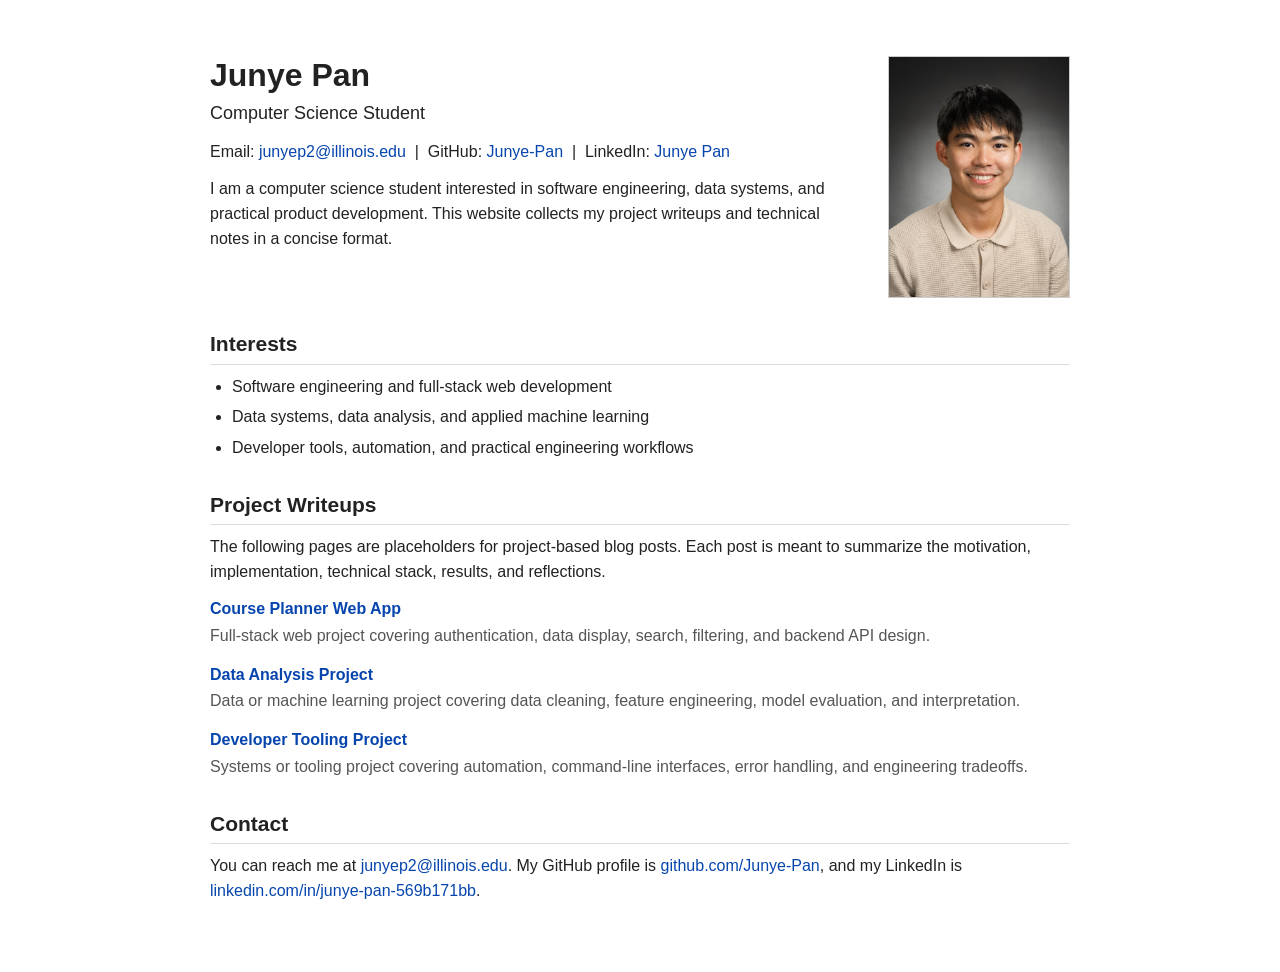
==== index.html @ bd845a2b "Remove homepage top navigation" ====
<!DOCTYPE html>
<html lang="en">
<head>
  <meta charset="UTF-8">
  <meta name="viewport" content="width=device-width, initial-scale=1.0">
  <meta name="description" content="Junye Pan's personal website with project writeups, technical notes, and contact information.">
  <title>Junye Pan</title>
  <link rel="stylesheet" href="assets/site.css">
</head>
<body>
  <div class="page">
    <main>
      <section class="profile" id="about">
        <div class="profile-text">
          <h1>Junye Pan</h1>
          <p class="role">Computer Science Student</p>
          <p>
            Email:
            <a href="mailto:junyep2@illinois.edu">junyep2@illinois.edu</a>
            &nbsp;|&nbsp;
            GitHub:
            <a href="https://github.com/Junye-Pan" target="_blank" rel="noreferrer">Junye-Pan</a>
            &nbsp;|&nbsp;
            LinkedIn:
            <a href="https://www.linkedin.com/in/junye-pan-569b171bb" target="_blank" rel="noreferrer">Junye Pan</a>
          </p>
          <p>
            I am a computer science student interested in software engineering, data systems,
            and practical product development. This website collects my project writeups and
            technical notes in a concise format.
          </p>
        </div>

        <img class="portrait" src="assets/profile.jpg" alt="Portrait of Junye Pan">
      </section>

      <section>
        <h2>Interests</h2>
        <ul>
          <li>Software engineering and full-stack web development</li>
          <li>Data systems, data analysis, and applied machine learning</li>
          <li>Developer tools, automation, and practical engineering workflows</li>
        </ul>
      </section>

      <section id="posts">
        <h2>Project Writeups</h2>
        <p>
          The following pages are placeholders for project-based blog posts. Each post is meant
          to summarize the motivation, implementation, technical stack, results, and reflections.
        </p>

        <ul class="post-list">
          <li>
            <a href="posts/project-01.html">Course Planner Web App</a>
            <span>Full-stack web project covering authentication, data display, search, filtering, and backend API design.</span>
          </li>
          <li>
            <a href="posts/project-02.html">Data Analysis Project</a>
            <span>Data or machine learning project covering data cleaning, feature engineering, model evaluation, and interpretation.</span>
          </li>
          <li>
            <a href="posts/project-03.html">Developer Tooling Project</a>
            <span>Systems or tooling project covering automation, command-line interfaces, error handling, and engineering tradeoffs.</span>
          </li>
        </ul>
      </section>

      <section id="contact">
        <h2>Contact</h2>
        <p>
          You can reach me at
          <a href="mailto:junyep2@illinois.edu">junyep2@illinois.edu</a>.
          My GitHub profile is
          <a href="https://github.com/Junye-Pan" target="_blank" rel="noreferrer">github.com/Junye-Pan</a>,
          and my LinkedIn is
          <a href="https://www.linkedin.com/in/junye-pan-569b171bb" target="_blank" rel="noreferrer">linkedin.com/in/junye-pan-569b171bb</a>.
        </p>
      </section>
    </main>
  </div>
</body>
</html>
---- assets/site.css ----
body {
  margin: 0;
  color: #222;
  background: #fff;
  font-family: Arial, Helvetica, sans-serif;
  font-size: 16px;
  line-height: 1.55;
}

.page {
  max-width: 860px;
  margin: 0 auto;
  padding: 28px 24px 56px;
}

a {
  color: #0645ad;
  text-decoration: none;
}

a:hover {
  text-decoration: underline;
}

a:focus {
  outline: 2px solid #0645ad;
  outline-offset: 2px;
}

.site-header {
  margin-bottom: 36px;
  padding-bottom: 10px;
  border-bottom: 1px solid #ddd;
  font-size: 15px;
}

.site-header a {
  margin-right: 18px;
}

.profile {
  display: flex;
  align-items: flex-start;
  justify-content: space-between;
  gap: 36px;
  margin-bottom: 30px;
}

.profile-text {
  flex: 1;
  min-width: 0;
}

h1 {
  margin: 0 0 6px;
  font-size: 32px;
  font-weight: 600;
  line-height: 1.2;
}

.role {
  margin: 0 0 12px;
  font-size: 18px;
}

.portrait {
  width: 180px;
  height: 240px;
  object-fit: cover;
  object-position: center top;
  border: 1px solid #ccc;
}

section {
  margin-top: 28px;
}

h2 {
  margin: 0 0 10px;
  padding-bottom: 3px;
  border-bottom: 1px solid #ddd;
  font-size: 21px;
  font-weight: 600;
}

p {
  margin: 0 0 12px;
}

ul {
  margin: 0 0 12px 22px;
  padding: 0;
}

li {
  margin: 6px 0;
}

.post-list {
  margin-left: 0;
  list-style: none;
}

.post-list li {
  margin: 0 0 14px;
}

.post-list a {
  font-weight: 600;
}

.post-list span {
  display: block;
  margin-top: 2px;
  color: #555;
}

.post {
  max-width: 800px;
}

.post h1 {
  margin-top: 22px;
}

.post-meta {
  margin-bottom: 18px;
  color: #555;
}

@media (max-width: 640px) {
  .page {
    padding: 20px 18px 44px;
  }

  .site-header {
    margin-bottom: 24px;
  }

  .profile {
    display: block;
  }

  .portrait {
    width: 150px;
    height: 200px;
    margin-top: 10px;
  }

  h1 {
    font-size: 28px;
  }
}
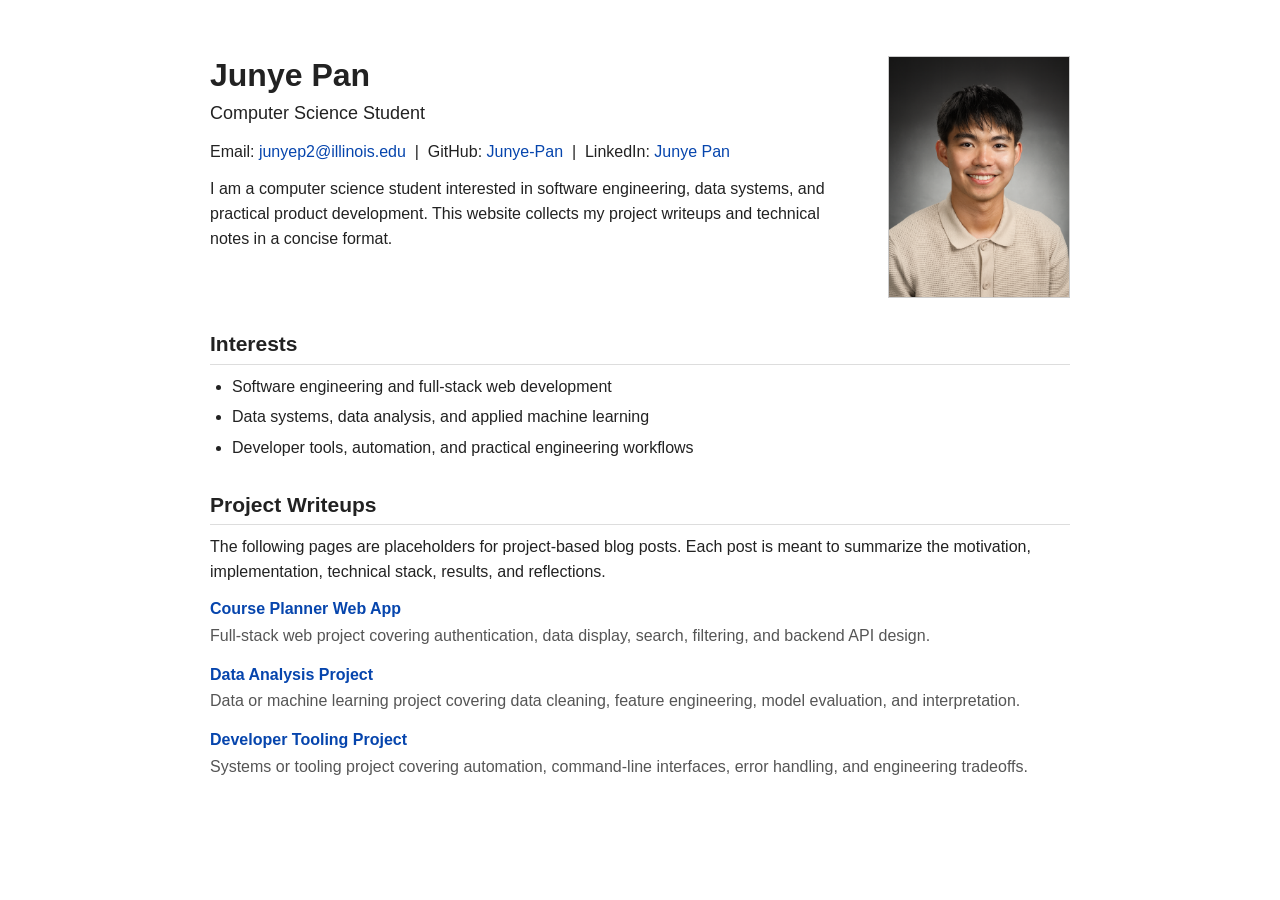
==== commit d7b95c20: "Remove redundant contact section" ====
--- a/index.html
+++ b/index.html
@@ -65,18 +65,6 @@
           </li>
         </ul>
       </section>
-
-      <section id="contact">
-        <h2>Contact</h2>
-        <p>
-          You can reach me at
-          <a href="mailto:junyep2@illinois.edu">junyep2@illinois.edu</a>.
-          My GitHub profile is
-          <a href="https://github.com/Junye-Pan" target="_blank" rel="noreferrer">github.com/Junye-Pan</a>,
-          and my LinkedIn is
-          <a href="https://www.linkedin.com/in/junye-pan-569b171bb" target="_blank" rel="noreferrer">linkedin.com/in/junye-pan-569b171bb</a>.
-        </p>
-      </section>
     </main>
   </div>
 </body>
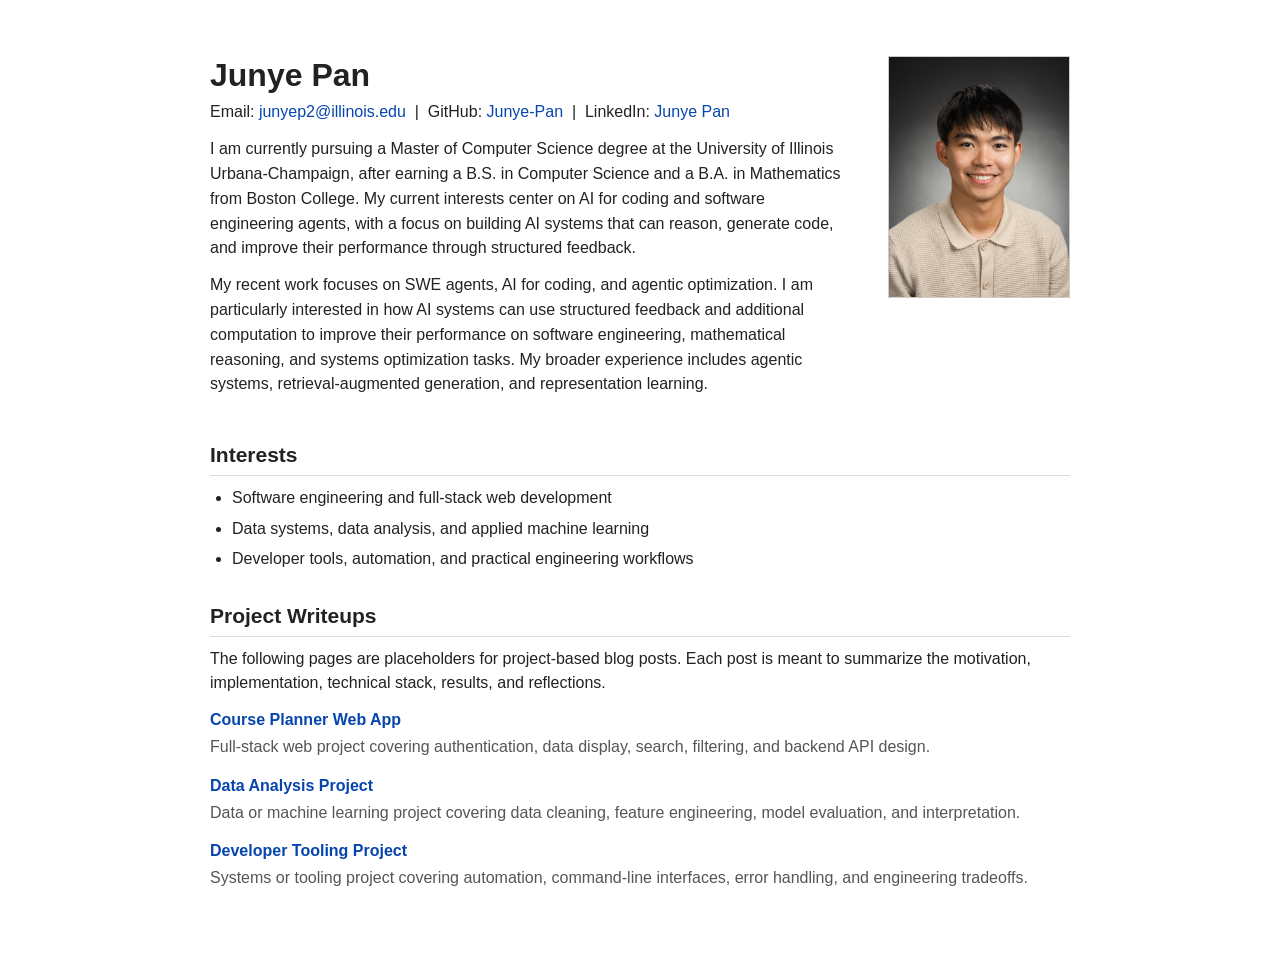
==== commit f6939962: "Update homepage bio" ====
--- a/index.html
+++ b/index.html
@@ -13,7 +13,6 @@
       <section class="profile" id="about">
         <div class="profile-text">
           <h1>Junye Pan</h1>
-          <p class="role">Computer Science Student</p>
           <p>
             Email:
             <a href="mailto:junyep2@illinois.edu">junyep2@illinois.edu</a>
@@ -25,9 +24,18 @@
             <a href="https://www.linkedin.com/in/junye-pan-569b171bb" target="_blank" rel="noreferrer">Junye Pan</a>
           </p>
           <p>
-            I am a computer science student interested in software engineering, data systems,
-            and practical product development. This website collects my project writeups and
-            technical notes in a concise format.
+            I am currently pursuing a Master of Computer Science degree at the University of
+            Illinois Urbana-Champaign, after earning a B.S. in Computer Science and a B.A. in
+            Mathematics from Boston College. My current interests center on AI for coding and
+            software engineering agents, with a focus on building AI systems that can reason,
+            generate code, and improve their performance through structured feedback.
+          </p>
+          <p>
+            My recent work focuses on SWE agents, AI for coding, and agentic optimization. I am
+            particularly interested in how AI systems can use structured feedback and additional
+            computation to improve their performance on software engineering, mathematical
+            reasoning, and systems optimization tasks. My broader experience includes agentic
+            systems, retrieval-augmented generation, and representation learning.
           </p>
         </div>
 
--- a/assets/site.css
+++ b/assets/site.css
@@ -56,11 +56,6 @@
   font-size: 32px;
   font-weight: 600;
   line-height: 1.2;
-}
-
-.role {
-  margin: 0 0 12px;
-  font-size: 18px;
 }
 
 .portrait {
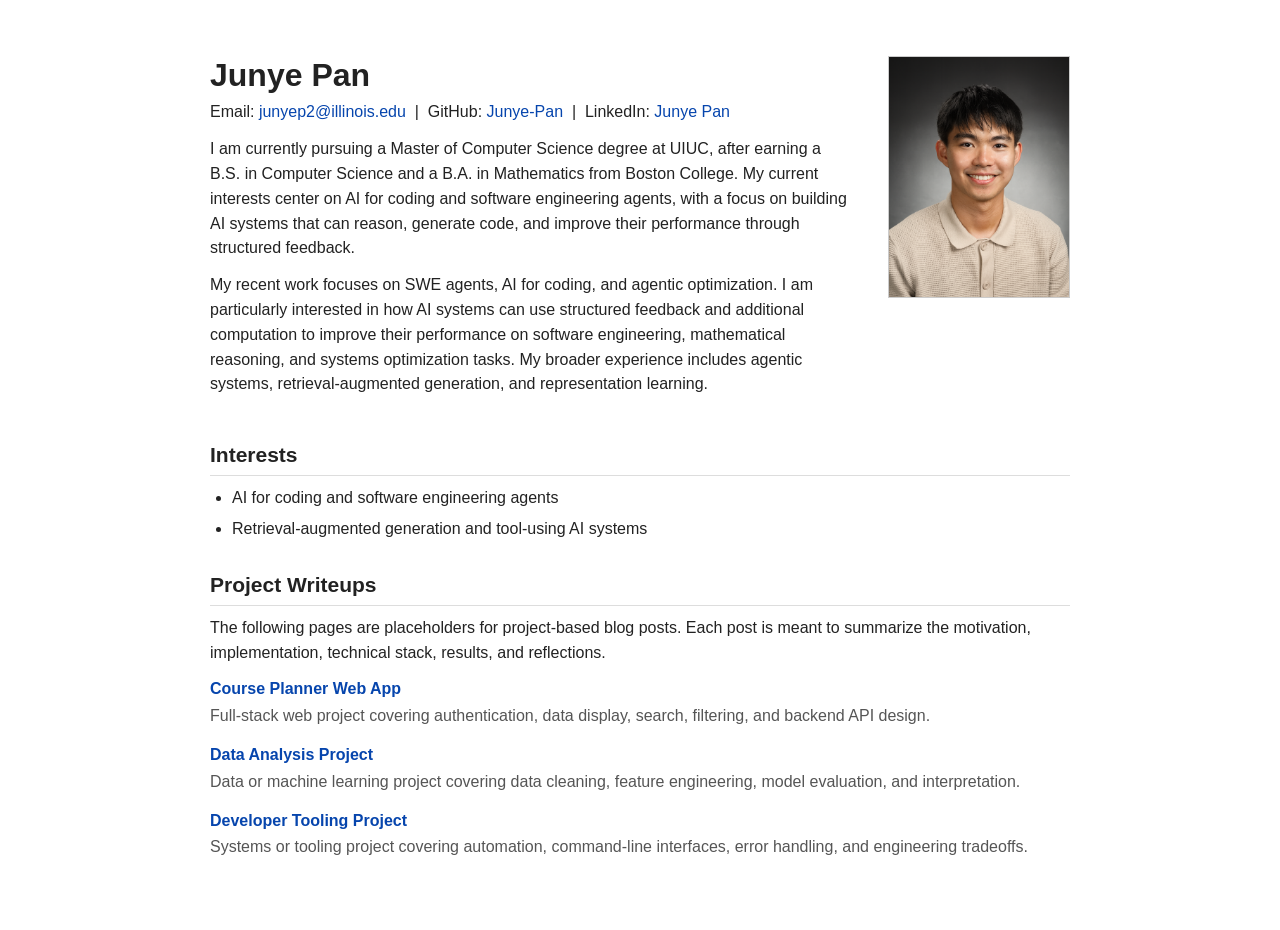
==== commit 1d98e3a4: "Update interests list" ====
--- a/index.html
+++ b/index.html
@@ -24,9 +24,8 @@
             <a href="https://www.linkedin.com/in/junye-pan-569b171bb" target="_blank" rel="noreferrer">Junye Pan</a>
           </p>
           <p>
-            I am currently pursuing a Master of Computer Science degree at the University of
-            Illinois Urbana-Champaign, after earning a B.S. in Computer Science and a B.A. in
-            Mathematics from Boston College. My current interests center on AI for coding and
+            I am currently pursuing a Master of Computer Science degree at UIUC, after earning a B.S. 
+            in Computer Science and a B.A. in Mathematics from Boston College. My current interests center on AI for coding and
             software engineering agents, with a focus on building AI systems that can reason,
             generate code, and improve their performance through structured feedback.
           </p>
@@ -45,9 +44,8 @@
       <section>
         <h2>Interests</h2>
         <ul>
-          <li>Software engineering and full-stack web development</li>
-          <li>Data systems, data analysis, and applied machine learning</li>
-          <li>Developer tools, automation, and practical engineering workflows</li>
+          <li>AI for coding and software engineering agents</li>
+          <li>Retrieval-augmented generation and tool-using AI systems</li>
         </ul>
       </section>
 
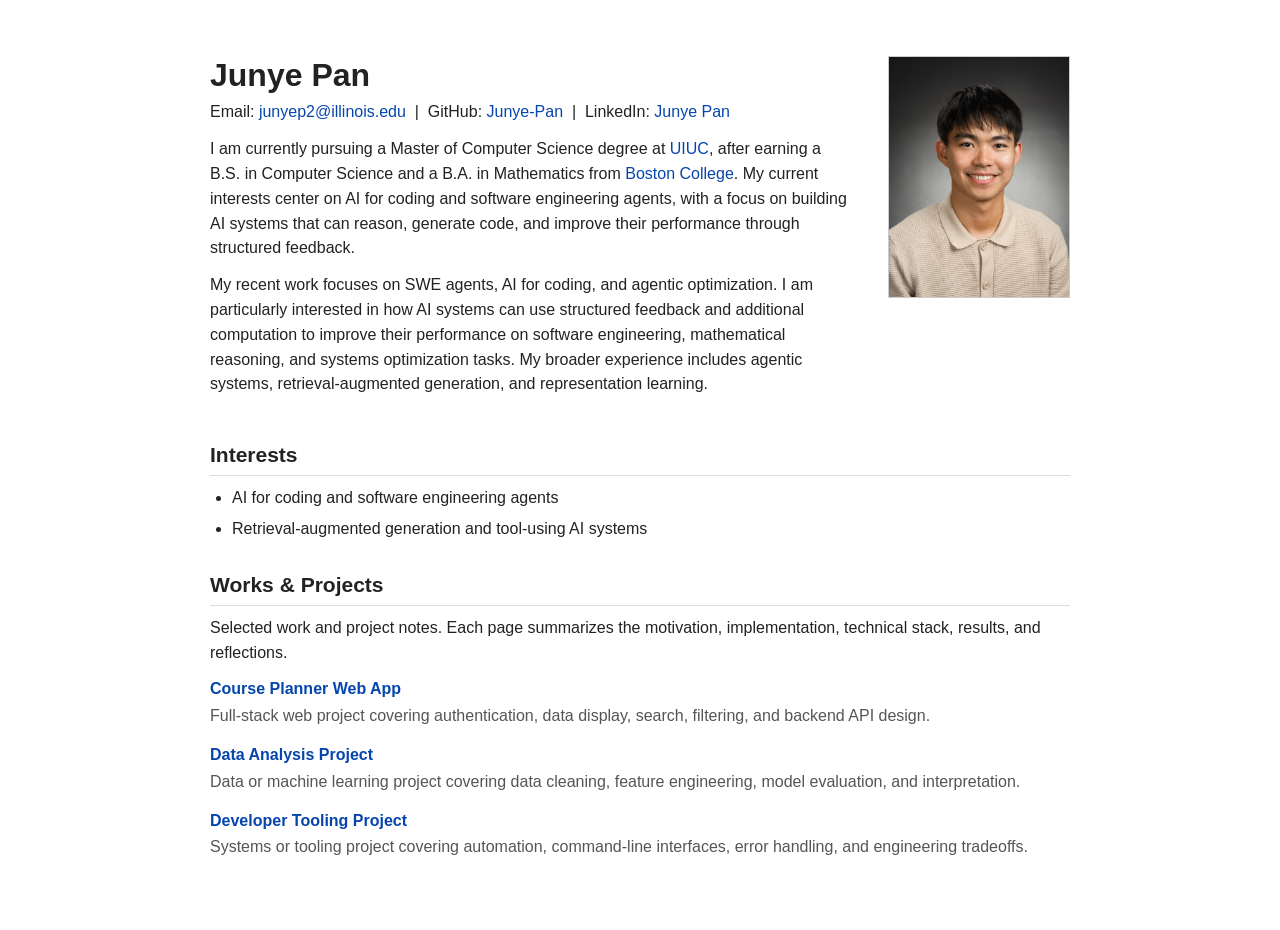
==== commit c191b81f: "Update works section and education links" ====
--- a/index.html
+++ b/index.html
@@ -24,8 +24,11 @@
             <a href="https://www.linkedin.com/in/junye-pan-569b171bb" target="_blank" rel="noreferrer">Junye Pan</a>
           </p>
           <p>
-            I am currently pursuing a Master of Computer Science degree at UIUC, after earning a B.S. 
-            in Computer Science and a B.A. in Mathematics from Boston College. My current interests center on AI for coding and
+            I am currently pursuing a Master of Computer Science degree at
+            <a href="https://illinois.edu/" target="_blank" rel="noreferrer">UIUC</a>,
+            after earning a B.S. in Computer Science and a B.A. in Mathematics from
+            <a href="https://www.bc.edu/" target="_blank" rel="noreferrer">Boston College</a>.
+            My current interests center on AI for coding and
             software engineering agents, with a focus on building AI systems that can reason,
             generate code, and improve their performance through structured feedback.
           </p>
@@ -50,10 +53,10 @@
       </section>
 
       <section id="posts">
-        <h2>Project Writeups</h2>
+        <h2>Works &amp; Projects</h2>
         <p>
-          The following pages are placeholders for project-based blog posts. Each post is meant
-          to summarize the motivation, implementation, technical stack, results, and reflections.
+          Selected work and project notes. Each page summarizes the motivation, implementation,
+          technical stack, results, and reflections.
         </p>
 
         <ul class="post-list">
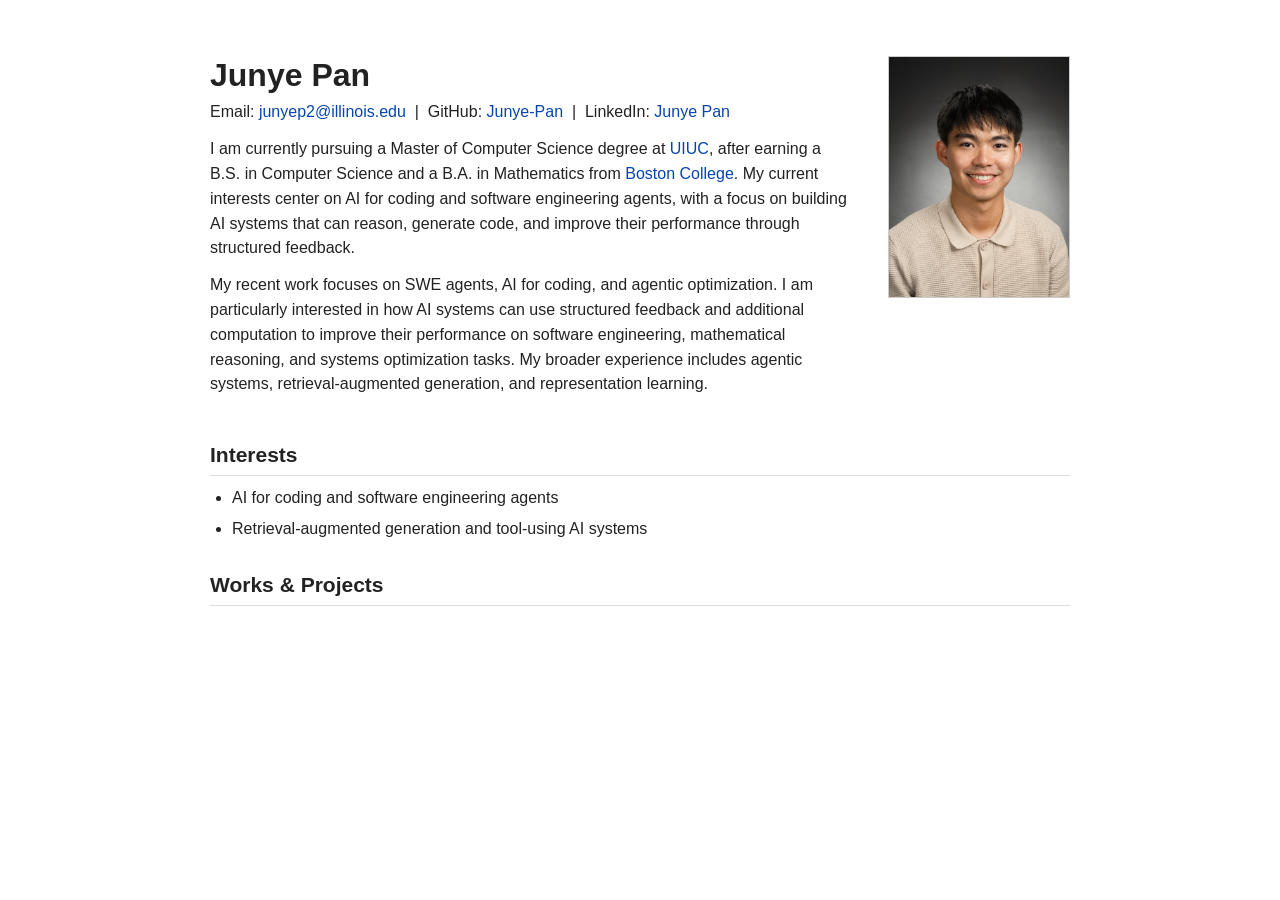
==== commit 296e0127: "Clear works and projects content" ====
--- a/index.html
+++ b/index.html
@@ -54,25 +54,6 @@
 
       <section id="posts">
         <h2>Works &amp; Projects</h2>
-        <p>
-          Selected work and project notes. Each page summarizes the motivation, implementation,
-          technical stack, results, and reflections.
-        </p>
-
-        <ul class="post-list">
-          <li>
-            <a href="posts/project-01.html">Course Planner Web App</a>
-            <span>Full-stack web project covering authentication, data display, search, filtering, and backend API design.</span>
-          </li>
-          <li>
-            <a href="posts/project-02.html">Data Analysis Project</a>
-            <span>Data or machine learning project covering data cleaning, feature engineering, model evaluation, and interpretation.</span>
-          </li>
-          <li>
-            <a href="posts/project-03.html">Developer Tooling Project</a>
-            <span>Systems or tooling project covering automation, command-line interfaces, error handling, and engineering tradeoffs.</span>
-          </li>
-        </ul>
       </section>
     </main>
   </div>
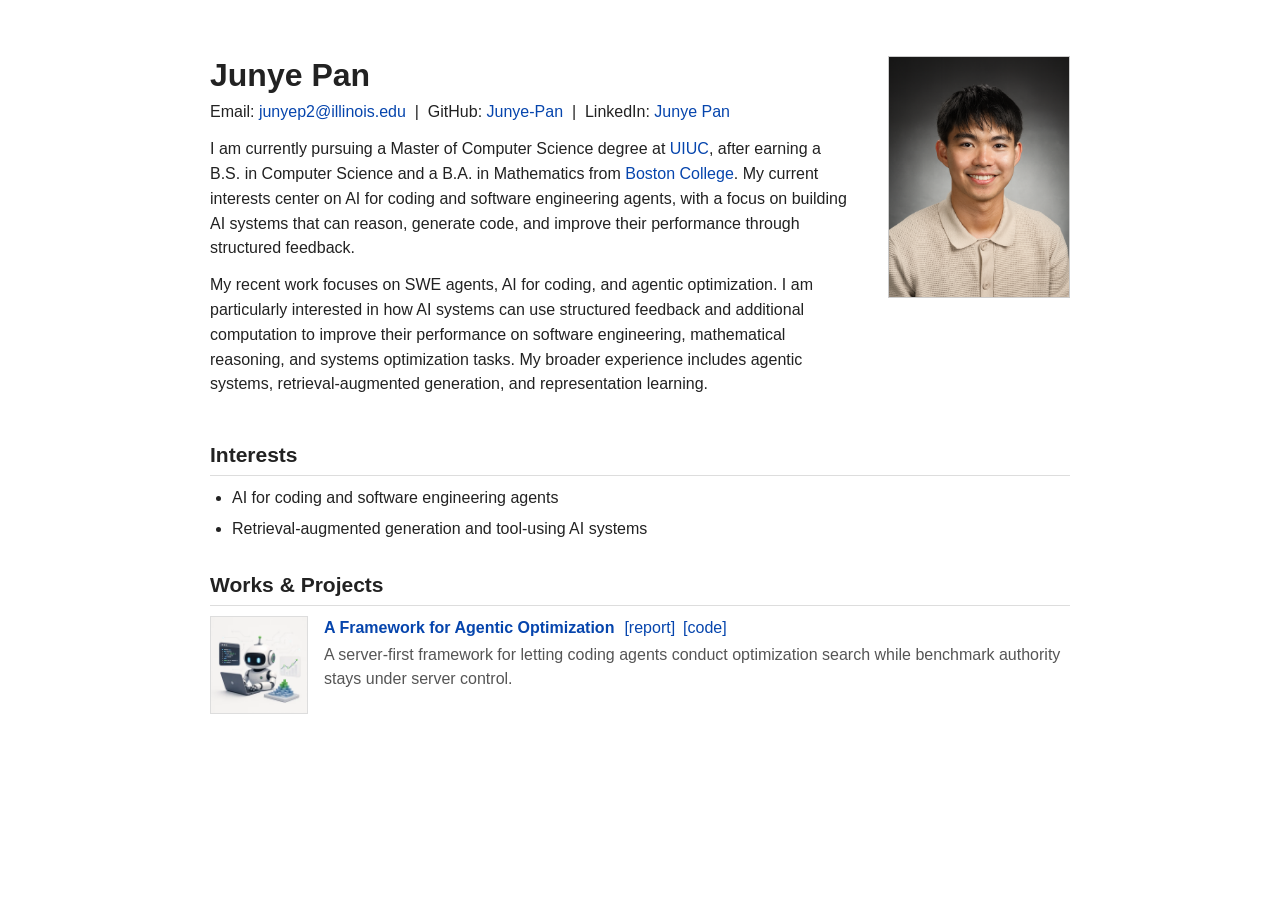
==== commit 284095c8: "Add Agentic Optimization post" ====
--- a/index.html
+++ b/index.html
@@ -54,6 +54,26 @@
 
       <section id="posts">
         <h2>Works &amp; Projects</h2>
+        <ul class="post-list">
+          <li class="work-item">
+            <a class="work-thumb" href="posts/agentic-optimization/" aria-label="Read A Framework for Agentic Optimization">
+              <img src="posts/agentic-optimization/assets/thumb.webp" alt="">
+            </a>
+            <div class="work-copy">
+              <div class="work-title-row">
+                <a href="posts/agentic-optimization/">A Framework for Agentic Optimization</a>
+                <span class="work-links">
+                  <a href="posts/agentic-optimization/assets/report.pdf" target="_blank" rel="noreferrer">[report]</a>
+                  <a href="https://github.com/Junye-Pan/AgenticOptimization.git" target="_blank" rel="noreferrer">[code]</a>
+                </span>
+              </div>
+              <span>
+                A server-first framework for letting coding agents conduct optimization
+                search while benchmark authority stays under server control.
+              </span>
+            </div>
+          </li>
+        </ul>
       </section>
     </main>
   </div>
--- a/assets/site.css
+++ b/assets/site.css
@@ -110,6 +110,50 @@
   color: #555;
 }
 
+.work-item {
+  display: flex;
+  align-items: flex-start;
+  gap: 16px;
+}
+
+.work-thumb {
+  flex: 0 0 96px;
+  width: 96px;
+  height: 96px;
+  overflow: hidden;
+  border: 1px solid #ddd;
+  background: #f7f7f7;
+}
+
+.work-thumb img {
+  display: block;
+  width: 100%;
+  height: 100%;
+  object-fit: cover;
+}
+
+.work-copy {
+  flex: 1;
+  min-width: 0;
+}
+
+.work-title-row {
+  display: flex;
+  flex-wrap: wrap;
+  align-items: baseline;
+  gap: 6px 10px;
+}
+
+.post-list .work-links {
+  display: inline-flex;
+  gap: 8px;
+  margin-top: 0;
+}
+
+.post-list .work-links a {
+  font-weight: 400;
+}
+
 .post {
   max-width: 800px;
 }
@@ -121,6 +165,85 @@
 .post-meta {
   margin-bottom: 18px;
   color: #555;
+}
+
+.article-post {
+  max-width: 820px;
+}
+
+.post-actions {
+  display: flex;
+  flex-wrap: wrap;
+  gap: 12px;
+  margin: -8px 0 22px;
+}
+
+.post-actions a {
+  font-weight: 600;
+}
+
+h3 {
+  margin: 22px 0 8px;
+  font-size: 18px;
+  font-weight: 600;
+}
+
+.table-wrap {
+  margin: 16px 0 24px;
+  overflow-x: auto;
+}
+
+.results-table {
+  width: 100%;
+  min-width: 520px;
+  border-collapse: collapse;
+  font-size: 15px;
+}
+
+.results-table caption {
+  margin-bottom: 8px;
+  color: #555;
+  font-size: 14px;
+  text-align: left;
+}
+
+.results-table th,
+.results-table td {
+  padding: 8px 10px;
+  border-bottom: 1px solid #ddd;
+  text-align: left;
+}
+
+.results-table th {
+  border-top: 1px solid #ddd;
+  background: #f7f7f7;
+  font-weight: 600;
+}
+
+.results-table td:last-child,
+.results-table th:last-child {
+  text-align: right;
+}
+
+.post-figure {
+  width: 88%;
+  max-width: 720px;
+  margin: 22px auto 28px;
+}
+
+.post-figure img {
+  display: block;
+  width: 100%;
+  height: auto;
+  border: 1px solid #ddd;
+  background: #fff;
+}
+
+.post-figure figcaption {
+  margin-top: 8px;
+  color: #555;
+  font-size: 14px;
+  line-height: 1.45;
 }
 
 @media (max-width: 640px) {
@@ -145,4 +268,22 @@
   h1 {
     font-size: 28px;
   }
-}
+
+  .results-table {
+    font-size: 14px;
+  }
+
+  .post-figure {
+    width: 100%;
+  }
+
+  .work-item {
+    gap: 12px;
+  }
+
+  .work-thumb {
+    flex-basis: 76px;
+    width: 76px;
+    height: 76px;
+  }
+}
